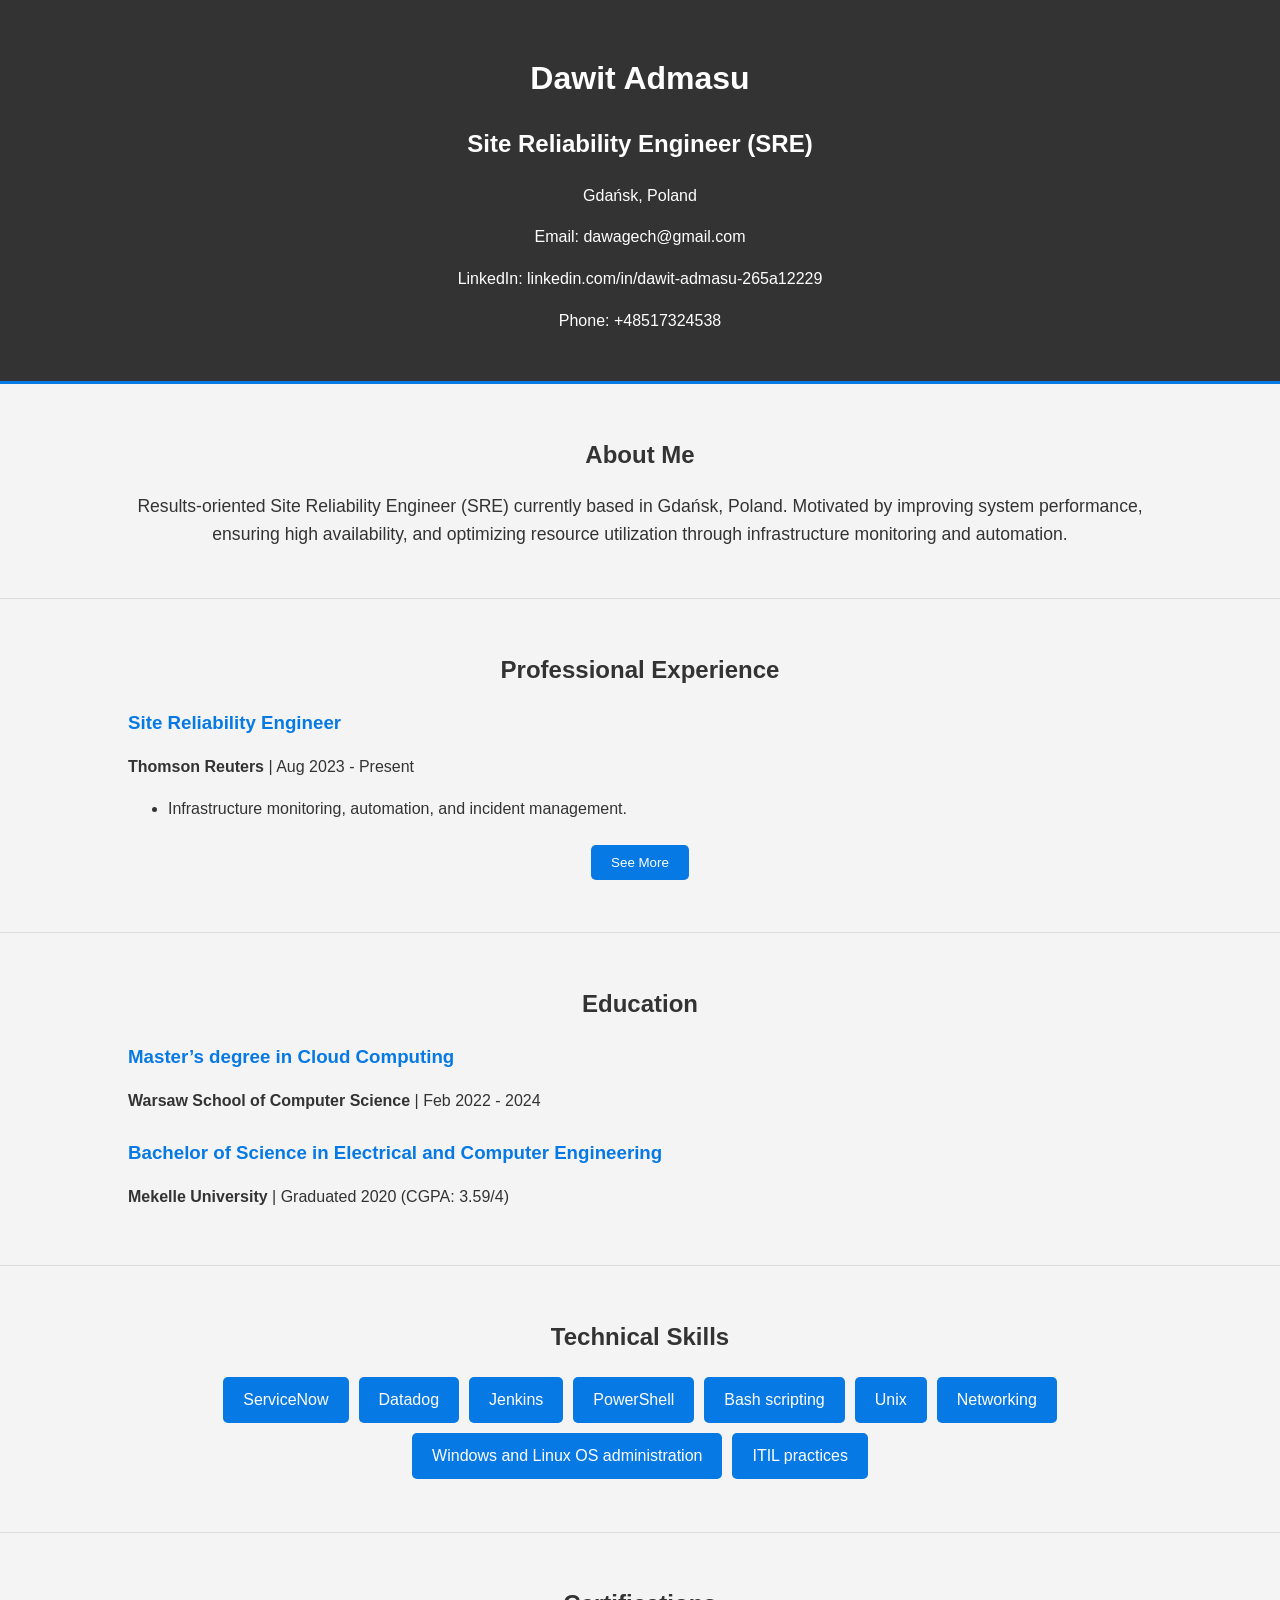
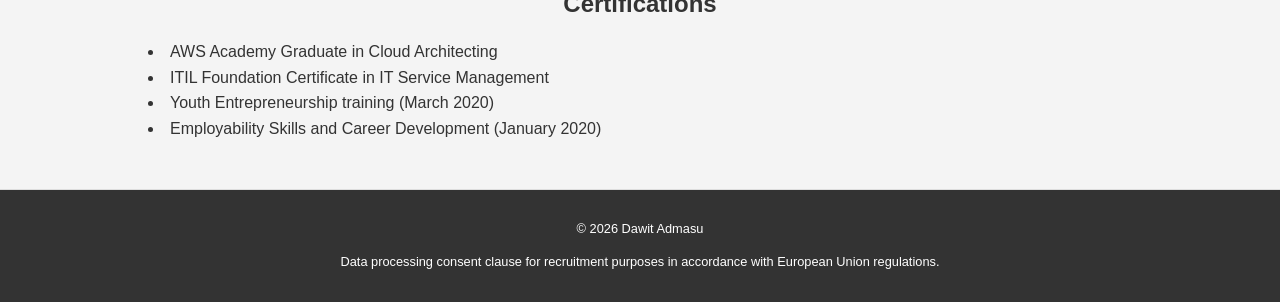
==== src/index.html @ 9470f045 "new repo" ====
<!DOCTYPE html>
<html lang="en">
<head>
    <meta charset="UTF-8">
    <meta name="viewport" content="width=device-width, initial-scale=1.0">
    <title>Dawit Admasu - Site Reliability Engineer</title>
    <link rel="stylesheet" href="css/style.css">
</head>
<body>
    <header>
        <div class="container">
            <h1>Dawit Admasu</h1>
            <h2>Site Reliability Engineer (SRE)</h2>
            <p>Gdańsk, Poland</p>
            <p>Email: <a href="mailto:dawagech@gmail.com">dawagech@gmail.com</a></p>
            <p>LinkedIn: <a href="https://linkedin.com/in/dawit-admasu-265a12229" target="_blank">linkedin.com/in/dawit-admasu-265a12229</a></p>
            <p>Phone: +48517324538</p>
        </div>
    </header>

    <section id="about">
        <div class="container">
            <h2>About Me</h2>
            <p>Results-oriented Site Reliability Engineer (SRE) currently based in Gdańsk, Poland. Motivated by improving system performance, ensuring high availability, and optimizing resource utilization through infrastructure monitoring and automation.</p>
        </div>
    </section>

    <section id="experience">
        <div class="container">
            <h2>Professional Experience</h2>
            <div class="job">
                <h3>Site Reliability Engineer</h3>
                <p><strong>Thomson Reuters</strong> | Aug 2023 - Present</p>
                <ul>
                    <li>Infrastructure monitoring, automation, and incident management.</li>
                </ul>
            </div>

            <button onclick="toggleExperience()" id="see-more-btn">See More</button>

            <div id="more-experience" style="display: none;">
                <div class="job">
                    <h3>Customer Service Specialist</h3>
                    <p><strong>Foundever</strong> | Dec 2022 - 2023</p>
                    <ul>
                        <li>Provided technical assistance and managed customer inquiries.</li>
                    </ul>
                </div>
                <div class="job">
                    <h3>Virtual Product Compliance Associate</h3>
                    <p><strong>Amazon</strong> | 2022</p>
                    <ul>
                        <li>Handled product classification, seller authentication, and document reviews.</li>
                    </ul>
                </div>
                <div class="job">
                    <h3>Junior Database Designer</h3>
                    <p><strong>Ethiopian Broadcasting Authority</strong> | 2019</p>
                    <ul>
                        <li>Designed databases using Microsoft SQL Server and SQL Management Studio.</li>
                    </ul>
                </div>
            </div>
        </div>
    </section>

    <section id="education">
        <div class="container">
            <h2>Education</h2>
            <div class="degree">
                <h3>Master’s degree in Cloud Computing</h3>
                <p><strong>Warsaw School of Computer Science</strong> | Feb 2022 - 2024</p>
            </div>
            <div class="degree">
                <h3>Bachelor of Science in Electrical and Computer Engineering</h3>
                <p><strong>Mekelle University</strong> | Graduated 2020 (CGPA: 3.59/4)</p>
            </div>
        </div>
    </section>

    <section id="skills">
        <div class="container">
            <h2>Technical Skills</h2>
            <ul>
                <li>ServiceNow</li>
                <li>Datadog</li>
                <li>Jenkins</li>
                <li>PowerShell</li>
                <li>Bash scripting</li>
                <li>Unix</li>
                <li>Networking</li>
                <li>Windows and Linux OS administration</li>
                <li>ITIL practices</li>
            </ul>
        </div>
    </section>

    <section id="certifications">
        <div class="container">
            <h2>Certifications</h2>
            <ul>
                <li>AWS Academy Graduate in Cloud Architecting</li>
                <li>ITIL Foundation Certificate in IT Service Management</li>
                <li>Youth Entrepreneurship training (March 2020)</li>
                <li>Employability Skills and Career Development (January 2020)</li>
            </ul>
        </div>
    </section>

    <footer>
        <div class="container">
            <p>&copy; 2026 Dawit Admasu</p>
            <p>Data processing consent clause for recruitment purposes in accordance with European Union regulations.</p>
        </div>
    </footer>

    <script src="js/main.js"></script>
</body>
</html>
---- src/css/style.css ----
body {
    font-family: -apple-system, BlinkMacSystemFont, "Segoe UI", Roboto, Helvetica, Arial, sans-serif;
    line-height: 1.6;
    margin: 0;
    padding: 0;
    background: #f4f4f4;
    color: #333;
}

.container {
    width: 80%;
    margin: auto;
    overflow: hidden;
    padding: 0 20px;
}

header {
    background: #333;
    color: #fff;
    padding: 2rem 0;
    text-align: center;
    border-bottom: #0779e4 3px solid;
}

header a {
    color: #fff;
    text-decoration: none;
}

header h1 {
    margin-bottom: 0.5rem;
}

section {
    padding: 2rem 0;
    border-bottom: 1px solid #ddd;
}

section h2 {
    color: #333;
    text-align: center;
    margin-bottom: 1rem;
}

#about p {
    text-align: center;
    font-size: 1.1rem;
}

.job, .degree {
    margin-bottom: 1.5rem;
}

.job h3, .degree h3 {
    margin-bottom: 0.3rem;
    color: #0779e4;
}

.job p, .degree p {
    margin-bottom: 0.5rem;
}

#skills ul {
    list-style: none;
    padding: 0;
    display: flex;
    flex-wrap: wrap;
    justify-content: center;
}

#skills li {
    background: #0779e4;
    color: #fff;
    padding: 10px 20px;
    margin: 5px;
    border-radius: 5px;
}

#certifications ul {
    list-style-position: inside;
    padding-left: 20px;
}

footer {
    background: #333;
    color: #fff;
    text-align: center;
    padding: 1rem 0;
}

footer p {
    font-size: 0.8rem;
}

#see-more-btn {
    background: #0779e4;
    color: #fff;
    padding: 10px 20px;
    border: none;
    border-radius: 5px;
    cursor: pointer;
    display: block;
    margin: 20px auto;
}
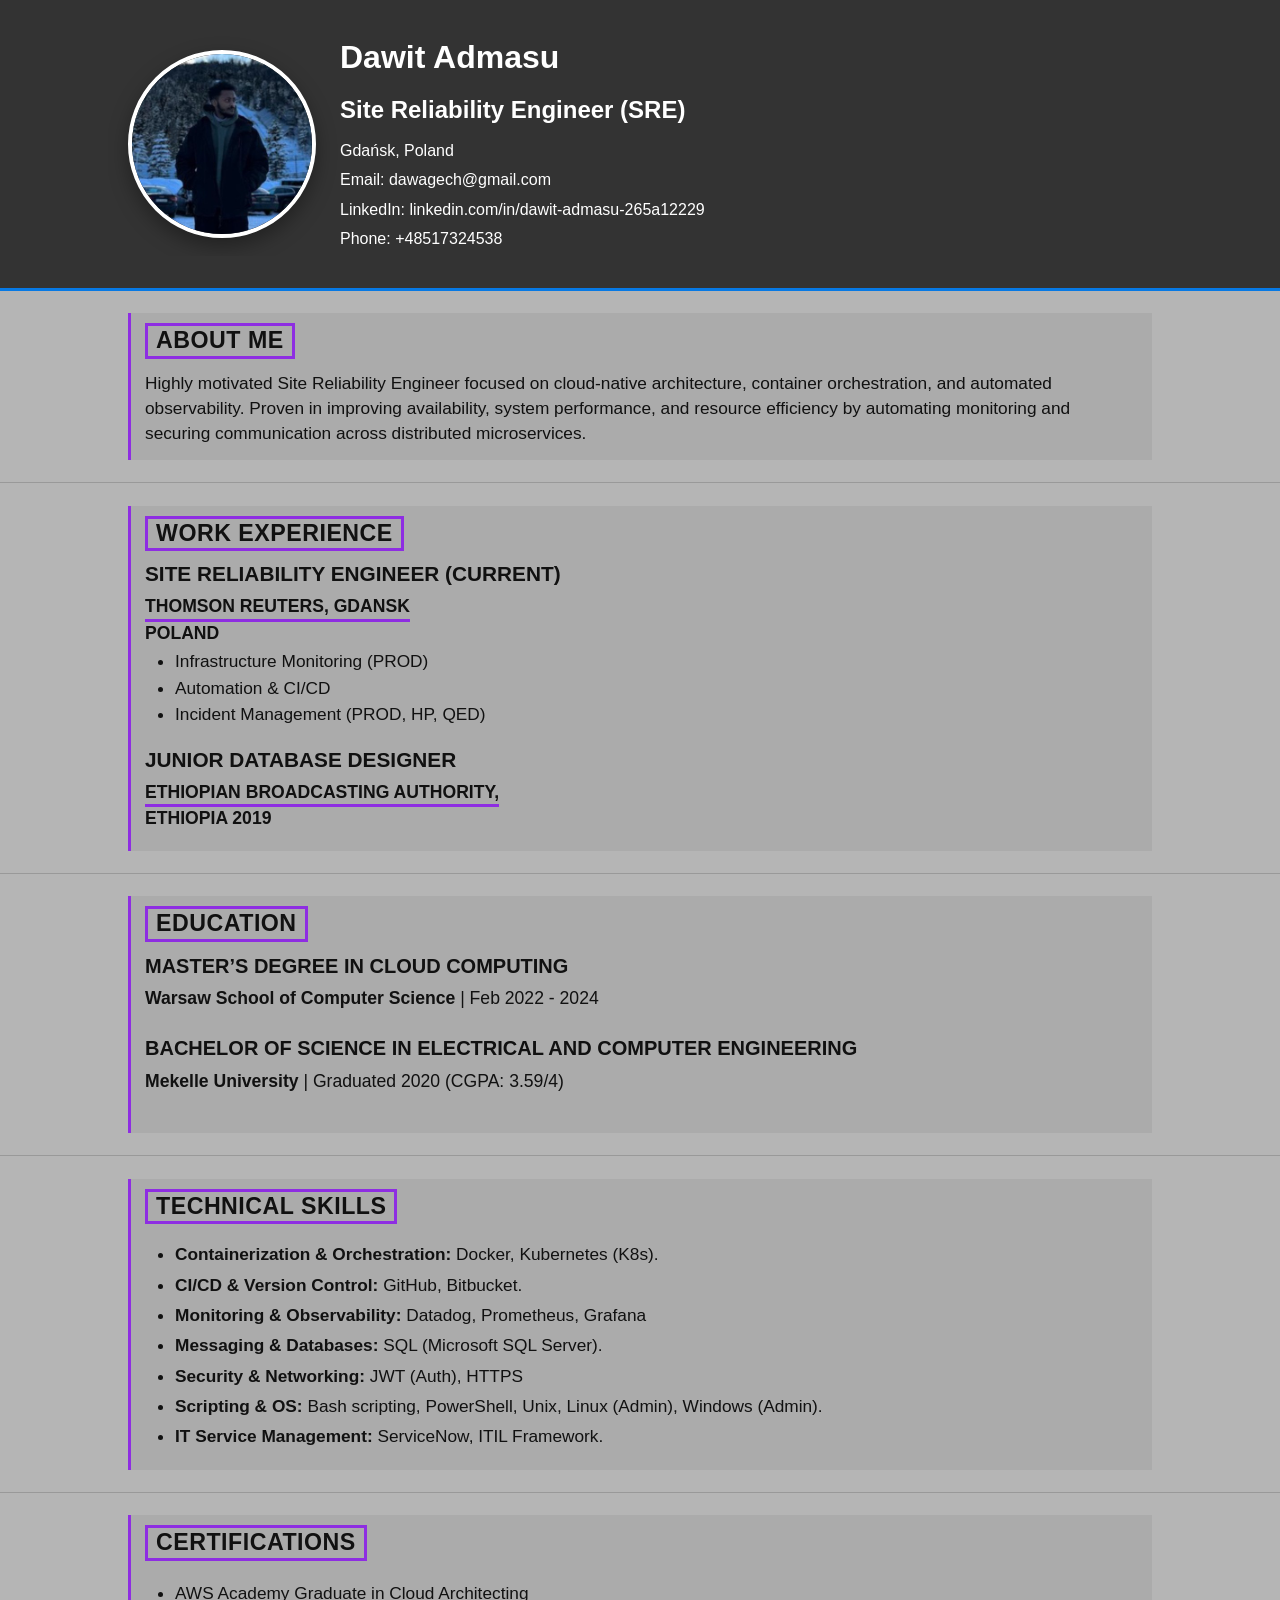
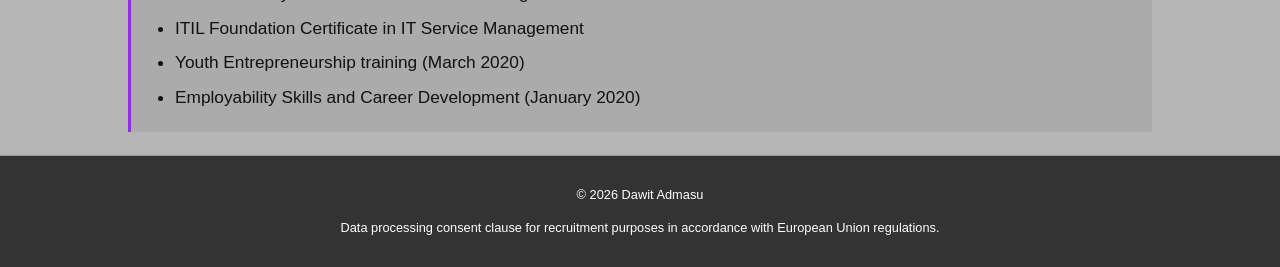
==== commit e4259506: "site" ====
--- a/src/index.html
+++ b/src/index.html
@@ -1,119 +1,161 @@
-<!DOCTYPE html>
+<!doctype html>
 <html lang="en">
-<head>
-    <meta charset="UTF-8">
-    <meta name="viewport" content="width=device-width, initial-scale=1.0">
+  <head>
+    <meta charset="UTF-8" />
+    <meta name="viewport" content="width=device-width, initial-scale=1.0" />
     <title>Dawit Admasu - Site Reliability Engineer</title>
-    <link rel="stylesheet" href="css/style.css">
-</head>
-<body>
+    <link rel="stylesheet" href="css/style.css" />
+  </head>
+  <body>
     <header>
-        <div class="container">
-            <h1>Dawit Admasu</h1>
-            <h2>Site Reliability Engineer (SRE)</h2>
-            <p>Gdańsk, Poland</p>
-            <p>Email: <a href="mailto:dawagech@gmail.com">dawagech@gmail.com</a></p>
-            <p>LinkedIn: <a href="https://linkedin.com/in/dawit-admasu-265a12229" target="_blank">linkedin.com/in/dawit-admasu-265a12229</a></p>
-            <p>Phone: +48517324538</p>
+      <div class="container">
+        <img
+          src="images/profile.jpg"
+          alt="Dawit Admasu"
+          class="profile-photo"
+        />
+        <div class="header-info">
+          <h1>Dawit Admasu</h1>
+          <h2>Site Reliability Engineer (SRE)</h2>
+          <p>Gdańsk, Poland</p>
+          <p>
+            Email: <a href="mailto:dawagech@gmail.com">dawagech@gmail.com</a>
+          </p>
+          <p>
+            LinkedIn:
+            <a
+              href="https://linkedin.com/in/dawit-admasu-265a12229"
+              target="_blank"
+              >linkedin.com/in/dawit-admasu-265a12229</a
+            >
+          </p>
+          <p>Phone: +48517324538</p>
         </div>
+      </div>
     </header>
 
     <section id="about">
-        <div class="container">
-            <h2>About Me</h2>
-            <p>Results-oriented Site Reliability Engineer (SRE) currently based in Gdańsk, Poland. Motivated by improving system performance, ensuring high availability, and optimizing resource utilization through infrastructure monitoring and automation.</p>
+      <div class="container">
+        <div class="resume-panel">
+          <h2 class="section-title">ABOUT ME</h2>
+          <p>
+            Highly motivated Site Reliability Engineer focused on cloud-native
+            architecture, container orchestration, and automated observability.
+            Proven in improving availability, system performance, and resource
+            efficiency by automating monitoring and securing communication
+            across distributed microservices.
+          </p>
         </div>
+      </div>
     </section>
 
     <section id="experience">
-        <div class="container">
-            <h2>Professional Experience</h2>
-            <div class="job">
-                <h3>Site Reliability Engineer</h3>
-                <p><strong>Thomson Reuters</strong> | Aug 2023 - Present</p>
-                <ul>
-                    <li>Infrastructure monitoring, automation, and incident management.</li>
-                </ul>
-            </div>
+      <div class="container">
+        <div class="work-experience-panel">
+          <h2 class="section-title">WORK EXPERIENCE</h2>
 
-            <button onclick="toggleExperience()" id="see-more-btn">See More</button>
+          <div class="experience-role">
+            <h3>SITE RELIABILITY ENGINEER (CURRENT)</h3>
+            <p class="experience-company">THOMSON REUTERS, GDANSK</p>
+            <p class="experience-location">POLAND</p>
+            <ul>
+              <li>Infrastructure Monitoring (PROD)</li>
+              <li>Automation &amp; CI/CD</li>
+              <li>Incident Management (PROD, HP, QED)</li>
+            </ul>
+          </div>
 
-            <div id="more-experience" style="display: none;">
-                <div class="job">
-                    <h3>Customer Service Specialist</h3>
-                    <p><strong>Foundever</strong> | Dec 2022 - 2023</p>
-                    <ul>
-                        <li>Provided technical assistance and managed customer inquiries.</li>
-                    </ul>
-                </div>
-                <div class="job">
-                    <h3>Virtual Product Compliance Associate</h3>
-                    <p><strong>Amazon</strong> | 2022</p>
-                    <ul>
-                        <li>Handled product classification, seller authentication, and document reviews.</li>
-                    </ul>
-                </div>
-                <div class="job">
-                    <h3>Junior Database Designer</h3>
-                    <p><strong>Ethiopian Broadcasting Authority</strong> | 2019</p>
-                    <ul>
-                        <li>Designed databases using Microsoft SQL Server and SQL Management Studio.</li>
-                    </ul>
-                </div>
-            </div>
+          <div class="experience-role">
+            <h3>JUNIOR DATABASE DESIGNER</h3>
+            <p class="experience-company">ETHIOPIAN BROADCASTING AUTHORITY,</p>
+            <p class="experience-location">ETHIOPIA 2019</p>
+          </div>
         </div>
+      </div>
     </section>
 
     <section id="education">
-        <div class="container">
-            <h2>Education</h2>
-            <div class="degree">
-                <h3>Master’s degree in Cloud Computing</h3>
-                <p><strong>Warsaw School of Computer Science</strong> | Feb 2022 - 2024</p>
-            </div>
-            <div class="degree">
-                <h3>Bachelor of Science in Electrical and Computer Engineering</h3>
-                <p><strong>Mekelle University</strong> | Graduated 2020 (CGPA: 3.59/4)</p>
-            </div>
+      <div class="container">
+        <div class="resume-panel">
+          <h2 class="section-title">EDUCATION</h2>
+          <div class="degree">
+            <h3>Master’s degree in Cloud Computing</h3>
+            <p>
+              <strong>Warsaw School of Computer Science</strong> | Feb 2022 -
+              2024
+            </p>
+          </div>
+          <div class="degree">
+            <h3>Bachelor of Science in Electrical and Computer Engineering</h3>
+            <p>
+              <strong>Mekelle University</strong> | Graduated 2020 (CGPA:
+              3.59/4)
+            </p>
+          </div>
         </div>
+      </div>
     </section>
 
     <section id="skills">
-        <div class="container">
-            <h2>Technical Skills</h2>
-            <ul>
-                <li>ServiceNow</li>
-                <li>Datadog</li>
-                <li>Jenkins</li>
-                <li>PowerShell</li>
-                <li>Bash scripting</li>
-                <li>Unix</li>
-                <li>Networking</li>
-                <li>Windows and Linux OS administration</li>
-                <li>ITIL practices</li>
-            </ul>
+      <div class="container">
+        <div class="technical-skills-panel">
+          <h2 class="section-title">TECHNICAL SKILLS</h2>
+          <ul>
+            <li>
+              <strong>Containerization &amp; Orchestration:</strong> Docker,
+              Kubernetes (K8s).
+            </li>
+            <li>
+              <strong>CI/CD &amp; Version Control:</strong> GitHub, Bitbucket.
+            </li>
+            <li>
+              <strong>Monitoring &amp; Observability:</strong> Datadog,
+              Prometheus, Grafana
+            </li>
+            <li>
+              <strong>Messaging &amp; Databases:</strong> SQL (Microsoft SQL
+              Server).
+            </li>
+            <li>
+              <strong>Security &amp; Networking:</strong> JWT (Auth), HTTPS
+            </li>
+            <li>
+              <strong>Scripting &amp; OS:</strong> Bash scripting, PowerShell,
+              Unix, Linux (Admin), Windows (Admin).
+            </li>
+            <li>
+              <strong>IT Service Management:</strong> ServiceNow, ITIL
+              Framework.
+            </li>
+          </ul>
         </div>
+      </div>
     </section>
 
     <section id="certifications">
-        <div class="container">
-            <h2>Certifications</h2>
-            <ul>
-                <li>AWS Academy Graduate in Cloud Architecting</li>
-                <li>ITIL Foundation Certificate in IT Service Management</li>
-                <li>Youth Entrepreneurship training (March 2020)</li>
-                <li>Employability Skills and Career Development (January 2020)</li>
-            </ul>
+      <div class="container">
+        <div class="resume-panel">
+          <h2 class="section-title">CERTIFICATIONS</h2>
+          <ul class="section-list">
+            <li>AWS Academy Graduate in Cloud Architecting</li>
+            <li>ITIL Foundation Certificate in IT Service Management</li>
+            <li>Youth Entrepreneurship training (March 2020)</li>
+            <li>Employability Skills and Career Development (January 2020)</li>
+          </ul>
         </div>
+      </div>
     </section>
 
     <footer>
-        <div class="container">
-            <p>&copy; 2026 Dawit Admasu</p>
-            <p>Data processing consent clause for recruitment purposes in accordance with European Union regulations.</p>
-        </div>
+      <div class="container">
+        <p>&copy; 2026 Dawit Admasu</p>
+        <p>
+          Data processing consent clause for recruitment purposes in accordance
+          with European Union regulations.
+        </p>
+      </div>
     </footer>
 
     <script src="js/main.js"></script>
-</body>
+  </body>
 </html>
--- a/src/css/style.css
+++ b/src/css/style.css
@@ -1,104 +1,217 @@
 body {
-    font-family: -apple-system, BlinkMacSystemFont, "Segoe UI", Roboto, Helvetica, Arial, sans-serif;
-    line-height: 1.6;
-    margin: 0;
-    padding: 0;
-    background: #f4f4f4;
-    color: #333;
+  font-family:
+    -apple-system, BlinkMacSystemFont, "Segoe UI", Roboto, Helvetica, Arial,
+    sans-serif;
+  line-height: 1.6;
+  margin: 0;
+  padding: 0;
+  background: #b5b5b5;
+  color: #111;
 }
 
 .container {
-    width: 80%;
-    margin: auto;
-    overflow: hidden;
-    padding: 0 20px;
+  width: 80%;
+  margin: auto;
+  overflow: hidden;
+  padding: 0 20px;
 }
 
 header {
-    background: #333;
-    color: #fff;
-    padding: 2rem 0;
+  background: #333;
+  color: #fff;
+  padding: 2rem 0;
+  text-align: left;
+  border-bottom: #0779e4 3px solid;
+}
+
+header .container {
+  display: flex;
+  align-items: center;
+  gap: 1.5rem;
+}
+
+header a {
+  color: #fff;
+  text-decoration: none;
+}
+
+header h1 {
+  margin: 0 0 0.5rem;
+}
+
+.header-info h2 {
+  margin: 0 0 0.5rem;
+}
+
+.header-info p {
+  margin: 0.25rem 0;
+}
+
+.profile-photo {
+  width: 180px;
+  height: 180px;
+  object-fit: cover;
+  border-radius: 50%;
+  border: 4px solid #fff;
+  box-shadow: 0 8px 20px rgba(0, 0, 0, 0.35);
+  margin: 0;
+  flex-shrink: 0;
+}
+
+@media (max-width: 768px) {
+  header {
     text-align: center;
-    border-bottom: #0779e4 3px solid;
-}
-
-header a {
-    color: #fff;
-    text-decoration: none;
-}
-
-header h1 {
-    margin-bottom: 0.5rem;
+  }
+
+  header .container {
+    flex-direction: column;
+  }
 }
 
 section {
-    padding: 2rem 0;
-    border-bottom: 1px solid #ddd;
-}
-
-section h2 {
-    color: #333;
-    text-align: center;
-    margin-bottom: 1rem;
+  padding: 1.4rem 0;
+  border-bottom: 1px solid #999;
+}
+
+.resume-panel,
+.work-experience-panel,
+.technical-skills-panel {
+  background: #ababab;
+  border-left: 3px solid #8e2de2;
+  padding: 10px 14px 14px;
+}
+
+.section-title {
+  text-align: left;
+  text-transform: uppercase;
+  display: inline-block;
+  border: 3px solid #8e2de2;
+  padding: 2px 8px;
+  margin: 0 0 12px;
+  font-size: 1.45rem;
+  letter-spacing: 0.5px;
+  line-height: 1.1;
+}
+
+.job,
+.degree {
+  margin-bottom: 1.5rem;
+}
+
+.job h3,
+.degree h3 {
+  margin: 0 0 0.4rem;
+  color: #111;
+  text-transform: uppercase;
+  font-size: 1.25rem;
+  line-height: 1.2;
+}
+
+.job p,
+.degree p {
+  margin: 0;
+  font-size: 1.1rem;
+}
+
+#experience {
+  background: #b5b5b5;
+}
+
+.work-experience-panel {
+  padding: 10px 14px 14px;
+}
+
+.experience-role {
+  margin-bottom: 24px;
+}
+
+.experience-role:last-child {
+  margin-bottom: 0;
+}
+
+.experience-role h3 {
+  margin: 0 0 8px;
+  text-transform: uppercase;
+  color: #111;
+  font-size: 1.3rem;
+  line-height: 1.1;
+}
+
+.experience-company {
+  margin: 0 0 2px;
+  display: inline-block;
+  text-transform: uppercase;
+  font-weight: 700;
+  font-size: 1.1rem;
+  line-height: 1.1;
+  border-bottom: 3px solid #8e2de2;
+  padding-bottom: 2px;
+}
+
+.experience-location {
+  margin: 0 0 8px;
+  text-transform: uppercase;
+  font-size: 1.1rem;
+  line-height: 1.1;
+  font-weight: 700;
+}
+
+.experience-role ul {
+  margin: 0;
+  padding-left: 30px;
+}
+
+.experience-role li {
+  color: #111;
+  font-size: 1.08rem;
+  line-height: 1.2;
+  margin: 6px 0;
+}
+
+#skills {
+  background: #b5b5b5;
+}
+
+.technical-skills-panel {
+  padding: 10px 14px 14px;
+}
+
+.technical-skills-panel ul {
+  margin: 0;
+  padding-left: 30px;
+  list-style: disc;
+}
+
+.technical-skills-panel li {
+  color: #111;
+  font-size: 1.08rem;
+  line-height: 1.35;
+  margin: 7px 0;
+}
+
+.section-list {
+  margin: 0;
+  padding-left: 30px;
+}
+
+.section-list li {
+  font-size: 1.08rem;
+  margin: 7px 0;
 }
 
 #about p {
-    text-align: center;
-    font-size: 1.1rem;
-}
-
-.job, .degree {
-    margin-bottom: 1.5rem;
-}
-
-.job h3, .degree h3 {
-    margin-bottom: 0.3rem;
-    color: #0779e4;
-}
-
-.job p, .degree p {
-    margin-bottom: 0.5rem;
-}
-
-#skills ul {
-    list-style: none;
-    padding: 0;
-    display: flex;
-    flex-wrap: wrap;
-    justify-content: center;
-}
-
-#skills li {
-    background: #0779e4;
-    color: #fff;
-    padding: 10px 20px;
-    margin: 5px;
-    border-radius: 5px;
-}
-
-#certifications ul {
-    list-style-position: inside;
-    padding-left: 20px;
+  margin: 0;
+  font-size: 1.08rem;
+  line-height: 1.45;
 }
 
 footer {
-    background: #333;
-    color: #fff;
-    text-align: center;
-    padding: 1rem 0;
+  background: #333;
+  color: #fff;
+  text-align: center;
+  padding: 1rem 0;
 }
 
 footer p {
-    font-size: 0.8rem;
-}
-
-#see-more-btn {
-    background: #0779e4;
-    color: #fff;
-    padding: 10px 20px;
-    border: none;
-    border-radius: 5px;
-    cursor: pointer;
-    display: block;
-    margin: 20px auto;
-}
+  font-size: 0.8rem;
+}
